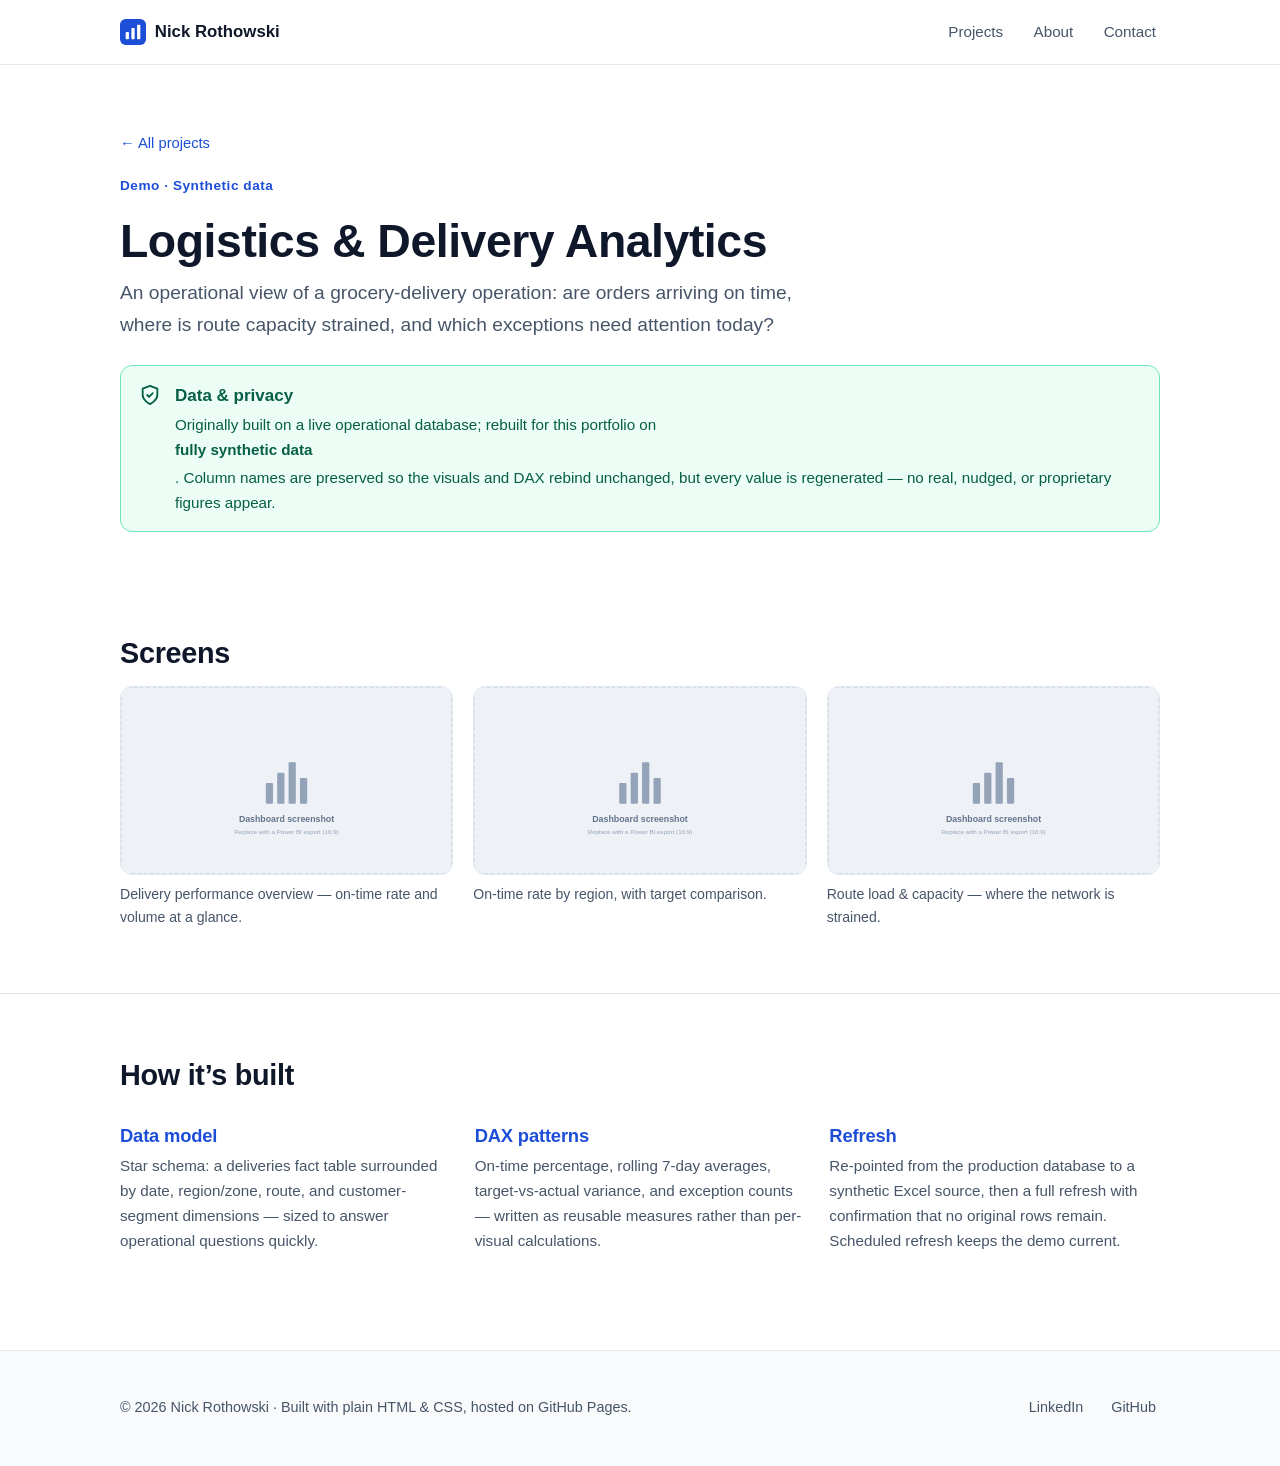
==== projects/logistics-demo.html @ 02b64ce9 "Add footer profile links and first cleared dashboard screenshots Footer links LinkedIn + GitHub (ema" ====
<!DOCTYPE html>
<html lang="en">
<head>
  <meta charset="UTF-8" />
  <meta name="viewport" content="width=device-width, initial-scale=1.0" />
  <title>Logistics &amp; Delivery Analytics (Demo) — Nick Rothowski</title>
  <meta name="description" content="A Power BI operational dashboard for grocery-delivery logistics — on-time rates, route load, and exception tracking — rebuilt on fully synthetic data for public display." />
  <link rel="icon" type="image/svg+xml" href="../assets/favicon.svg" />
  <link rel="stylesheet" href="../css/styles.css" />
</head>
<body>
  <a class="skip-link" href="#main">Skip to content</a>

  <header class="site-header">
    <div class="container">
      <a class="brand" href="../index.html">
        <img src="../assets/favicon.svg" alt="" aria-hidden="true" />
        Nick Rothowski
      </a>
      <nav class="nav" aria-label="Primary">
        <a href="../index.html#projects">Projects</a>
        <a href="../index.html#about">About</a>
        <a href="../index.html#contact">Contact</a>
      </nav>
    </div>
  </header>

  <main id="main">
    <section class="project-hero">
      <div class="container">
        <a class="back-link" href="../index.html#projects">&larr; All projects</a>
        <p class="eyebrow">Demo &middot; Synthetic data</p>
        <h1>Logistics &amp; Delivery Analytics</h1>
        <p class="lead">
          An operational view of a grocery-delivery operation: are orders arriving on time, where is
          route capacity strained, and which exceptions need attention today?
        </p>

        <div class="data-note">
          <svg viewBox="0 0 24 24" fill="none" stroke="currentColor" stroke-width="2" stroke-linecap="round" stroke-linejoin="round" aria-hidden="true">
            <path d="M12 22s8-4 8-10V5l-8-3-8 3v7c0 6 8 10 8 10z" />
            <path d="M9 12l2 2 4-4" />
          </svg>
          <div>
            <strong>Data &amp; privacy</strong>
            <p>
              Originally built on a live operational database; rebuilt for this portfolio on
              <strong>fully synthetic data</strong>. Column names are preserved so the visuals and DAX
              rebind unchanged, but every value is regenerated &mdash; no real, nudged, or proprietary
              figures appear.
            </p>
          </div>
        </div>
      </div>
    </section>

    <section>
      <div class="container">
        <h2>Screens</h2>
        <div class="gallery">
          <!-- TODO: swap each src for a real Power BI export, e.g. ../assets/img/logi-overview.png -->
          <figure>
            <img src="../assets/img/placeholder-16x9.svg" alt="Delivery performance overview page" />
            <figcaption>Delivery performance overview &mdash; on-time rate and volume at a glance.</figcaption>
          </figure>
          <figure>
            <img src="../assets/img/placeholder-16x9.svg" alt="On-time rate broken out by region" />
            <figcaption>On-time rate by region, with target comparison.</figcaption>
          </figure>
          <figure>
            <img src="../assets/img/placeholder-16x9.svg" alt="Route load and capacity view" />
            <figcaption>Route load &amp; capacity &mdash; where the network is strained.</figcaption>
          </figure>
        </div>
      </div>
    </section>

    <hr class="divider" />

    <section>
      <div class="container">
        <div class="section-head">
          <h2>How it&rsquo;s built</h2>
        </div>
        <div class="build-grid">
          <div>
            <h3>Data model</h3>
            <p>
              Star schema: a deliveries fact table surrounded by date, region/zone, route, and
              customer-segment dimensions &mdash; sized to answer operational questions quickly.
            </p>
          </div>
          <div>
            <h3>DAX patterns</h3>
            <p>
              On-time percentage, rolling 7-day averages, target-vs-actual variance, and exception
              counts &mdash; written as reusable measures rather than per-visual calculations.
            </p>
          </div>
          <div>
            <h3>Refresh</h3>
            <p>
              Re-pointed from the production database to a synthetic Excel source, then a full refresh
              with confirmation that no original rows remain. Scheduled refresh keeps the demo current.
            </p>
          </div>
        </div>
      </div>
    </section>
  </main>

  <footer class="site-footer">
    <div class="container">
      <p>&copy; <span id="year">2026</span> Nick Rothowski &middot; Built with plain HTML &amp; CSS, hosted on GitHub Pages.</p>
      <nav class="footer-links" aria-label="Contact and profiles">
        <a href="https://www.linkedin.com/in/nrothowski" target="_blank" rel="noopener">LinkedIn</a>
        <a href="https://github.com/nrothowski" target="_blank" rel="noopener">GitHub</a>
      </nav>
    </div>
  </footer>

  <script>
    document.getElementById('year').textContent = new Date().getFullYear();
  </script>
</body>
</html>
---- css/styles.css ----
/* ==========================================================================
   Portfolio — professional, minimal stylesheet
   Single file, no build step. Light + dark mode via CSS variables.
   ========================================================================== */

/* Design tokens -------------------------------------------------------------- */
:root {
  --bg: #ffffff;
  --surface: #f8fafc;
  --surface-2: #f1f5f9;
  --text: #0f172a;
  --muted: #475569;
  --border: #e2e8f0;
  --accent: #1d4ed8;
  --accent-strong: #1e40af;
  --on-accent: #ffffff;        /* text color on accent-filled buttons */

  /* "Data & privacy" callout — green reads as safe / compliant */
  --note-bg: #ecfdf5;
  --note-border: #6ee7b7;
  --note-text: #065f46;

  --maxw: 1080px;
  --radius: 12px;
  --shadow: 0 1px 2px rgba(15, 23, 42, .04), 0 4px 16px rgba(15, 23, 42, .06);
  --font: -apple-system, BlinkMacSystemFont, "Segoe UI", Roboto, Helvetica, Arial,
          "Apple Color Emoji", "Segoe UI Emoji", sans-serif;
}

@media (prefers-color-scheme: dark) {
  :root {
    --bg: #0b1120;
    --surface: #111827;
    --surface-2: #1e293b;
    --text: #e2e8f0;
    --muted: #94a3b8;
    --border: #1e293b;
    --accent: #60a5fa;
    --accent-strong: #93c5fd;
    --on-accent: #0b1120;        /* dark text reads on the lighter dark-mode accent */
    --note-bg: rgba(6, 95, 70, .18);
    --note-border: #047857;
    --note-text: #6ee7b7;
    --shadow: 0 1px 2px rgba(0, 0, 0, .3), 0 4px 16px rgba(0, 0, 0, .35);
  }
}

/* Base ----------------------------------------------------------------------- */
*, *::before, *::after { box-sizing: border-box; }

html { scroll-behavior: smooth; }

body {
  margin: 0;
  font-family: var(--font);
  font-size: 17px;
  line-height: 1.65;
  color: var(--text);
  background: var(--bg);
  -webkit-font-smoothing: antialiased;
}

h1, h2, h3 { line-height: 1.2; letter-spacing: -0.01em; }
h1 { font-size: clamp(2rem, 4vw, 2.9rem); margin: 0 0 .5rem; }
h2 { font-size: clamp(1.4rem, 2.4vw, 1.8rem); margin: 0 0 1rem; }
h3 { font-size: 1.15rem; margin: 0 0 .4rem; }
p  { margin: 0 0 1rem; }

a { color: var(--accent); text-decoration: none; }
a:hover { color: var(--accent-strong); text-decoration: underline; }

:focus-visible {
  outline: 3px solid var(--accent);
  outline-offset: 2px;
  border-radius: 4px;
}

img { max-width: 100%; display: block; }

.container { max-width: var(--maxw); margin: 0 auto; padding: 0 1.25rem; }

/* Skip link for keyboard / screen-reader users */
.skip-link {
  position: absolute;
  left: -9999px;
  top: 0;
  background: var(--accent);
  color: #fff;
  padding: .6rem 1rem;
  z-index: 100;
}
.skip-link:focus { left: 1rem; top: 1rem; }

/* Header / nav --------------------------------------------------------------- */
.site-header {
  border-bottom: 1px solid var(--border);
  background: color-mix(in srgb, var(--bg) 85%, transparent);
  position: sticky;
  top: 0;
  z-index: 20;
  backdrop-filter: saturate(140%) blur(8px);
}
.site-header .container {
  display: flex;
  align-items: center;
  justify-content: space-between;
  gap: 1rem;
  min-height: 64px;
}
.brand {
  font-weight: 700;
  font-size: 1.05rem;
  color: var(--text);
  display: inline-flex;
  align-items: center;
  gap: .55rem;
}
.brand:hover { text-decoration: none; }
.brand img { width: 26px; height: 26px; }
.nav { display: flex; gap: 1.4rem; flex-wrap: wrap; }
.nav a { display: inline-block; padding: .35rem .25rem; color: var(--muted); font-size: .95rem; font-weight: 500; }
.nav a:hover { color: var(--accent); text-decoration: none; }

/* Hero ----------------------------------------------------------------------- */
.hero { padding: clamp(3rem, 8vw, 6rem) 0 clamp(2rem, 5vw, 3.5rem); }
.hero .eyebrow {
  text-transform: uppercase;
  letter-spacing: .08em;
  font-size: .8rem;
  font-weight: 600;
  color: var(--accent);
  margin: 0 0 .75rem;
}
.hero .lead { font-size: 1.2rem; color: var(--muted); max-width: 60ch; }
.hero-actions { margin-top: 1.5rem; display: flex; gap: .75rem; flex-wrap: wrap; }

/* Buttons -------------------------------------------------------------------- */
.btn {
  display: inline-flex;
  align-items: center;
  gap: .5rem;
  padding: .65rem 1.2rem;
  border-radius: 8px;
  font-weight: 600;
  font-size: .95rem;
  border: 1px solid transparent;
  cursor: pointer;
}
.btn-primary { background: var(--accent); color: var(--on-accent); }
.btn-primary:hover { background: var(--accent-strong); color: var(--on-accent); text-decoration: none; }
.btn-ghost { background: transparent; color: var(--text); border-color: var(--border); }
.btn-ghost:hover { background: var(--surface-2); text-decoration: none; }

/* Sections ------------------------------------------------------------------- */
section { padding: clamp(2.5rem, 6vw, 4rem) 0; }
.section-head { max-width: 65ch; margin-bottom: 2rem; }
.section-head p { color: var(--muted); margin: 0; }
.divider { border: 0; border-top: 1px solid var(--border); margin: 0; }

/* Project cards (landing) ---------------------------------------------------- */
.card-grid {
  display: grid;
  grid-template-columns: repeat(auto-fit, minmax(min(290px, 100%), 1fr));
  gap: 1.5rem;
}
.card {
  display: flex;
  flex-direction: column;
  background: var(--surface);
  border: 1px solid var(--border);
  border-radius: var(--radius);
  overflow: hidden;
  transition: transform .15s ease, box-shadow .15s ease;
}
.card:hover { transform: translateY(-3px); box-shadow: var(--shadow); }
.card .thumb { aspect-ratio: 16 / 9; background: var(--surface-2); border-bottom: 1px solid var(--border); }
.card .thumb img { width: 100%; height: 100%; object-fit: cover; }
.card-body { padding: 1.25rem 1.25rem 1.4rem; display: flex; flex-direction: column; flex: 1; }
.card .flag {
  align-self: flex-start;
  font-size: .72rem;
  font-weight: 700;
  text-transform: uppercase;
  letter-spacing: .05em;
  color: var(--accent);
  background: color-mix(in srgb, var(--accent) 12%, transparent);
  padding: .2rem .55rem;
  border-radius: 999px;
  margin-bottom: .6rem;
}
.card h3 a { color: var(--text); }
.card h3 a:hover { color: var(--accent); }
.card p { color: var(--muted); font-size: .95rem; }
.card .card-link { margin-top: auto; font-weight: 600; font-size: .95rem; }

/* Tags ----------------------------------------------------------------------- */
.tags { display: flex; flex-wrap: wrap; gap: .4rem; margin: .25rem 0 1rem; padding: 0; list-style: none; }
.tags li {
  font-size: .78rem;
  color: var(--muted);
  background: var(--surface-2);
  border: 1px solid var(--border);
  border-radius: 6px;
  padding: .18rem .5rem;
}

/* Data & privacy callout ----------------------------------------------------- */
.data-note {
  display: flex;
  gap: .85rem;
  background: var(--note-bg);
  border: 1px solid var(--note-border);
  color: var(--note-text);
  border-radius: var(--radius);
  padding: 1rem 1.15rem;
  margin: 1.5rem 0;
}
.data-note svg { flex: none; width: 22px; height: 22px; margin-top: 2px; }
.data-note strong { display: block; margin-bottom: .15rem; }
.data-note p { margin: 0; font-size: .95rem; }

/* Project page --------------------------------------------------------------- */
.project-hero { padding: clamp(2.5rem, 6vw, 4rem) 0 1rem; }
.project-hero .eyebrow { color: var(--accent); font-weight: 600; font-size: .85rem; letter-spacing: .04em; }
.project-hero .lead { font-size: 1.2rem; color: var(--muted); max-width: 65ch; }
.back-link { display: inline-block; margin-bottom: 1.25rem; font-size: .92rem; }

.gallery { display: grid; grid-template-columns: repeat(auto-fit, minmax(min(320px, 100%), 1fr)); gap: 1.25rem; }
.gallery figure { margin: 0; }
.gallery img {
  width: 100%;
  border: 1px solid var(--border);
  border-radius: var(--radius);
  background: var(--surface-2);
}
.gallery figcaption { color: var(--muted); font-size: .88rem; margin-top: .5rem; }

.build-grid { display: grid; grid-template-columns: repeat(auto-fit, minmax(min(240px, 100%), 1fr)); gap: 1.5rem; margin-top: 1rem; }
.build-grid h3 { color: var(--accent); }
.build-grid p { color: var(--muted); font-size: .95rem; margin: 0; }

.prose { max-width: 70ch; }
.prose ul { color: var(--muted); padding-left: 1.2rem; }
.prose li { margin-bottom: .4rem; }

/* Footer --------------------------------------------------------------------- */
.site-footer {
  border-top: 1px solid var(--border);
  background: var(--surface);
  padding: 2.5rem 0;
  margin-top: 2rem;
}
.site-footer .container { display: flex; flex-wrap: wrap; gap: 1rem 2rem; justify-content: space-between; align-items: center; }
.site-footer p { color: var(--muted); font-size: .9rem; margin: 0; }
.footer-links { display: flex; gap: 1.25rem; flex-wrap: wrap; }
.footer-links a { display: inline-block; padding: .35rem .25rem; color: var(--muted); font-size: .9rem; }
.footer-links a:hover { color: var(--accent); text-decoration: none; }

/* Utilities ------------------------------------------------------------------ */
.muted { color: var(--muted); }
.stack > * + * { margin-top: 1rem; }

/* Small screens: stack the header so nav links don't cram beside the name ----- */
@media (max-width: 560px) {
  .site-header .container {
    flex-direction: column;
    align-items: stretch;
    gap: .5rem;
    min-height: 0;
    padding-top: .75rem;
    padding-bottom: .75rem;
  }
  .nav { justify-content: center; gap: .25rem 1.1rem; }
}
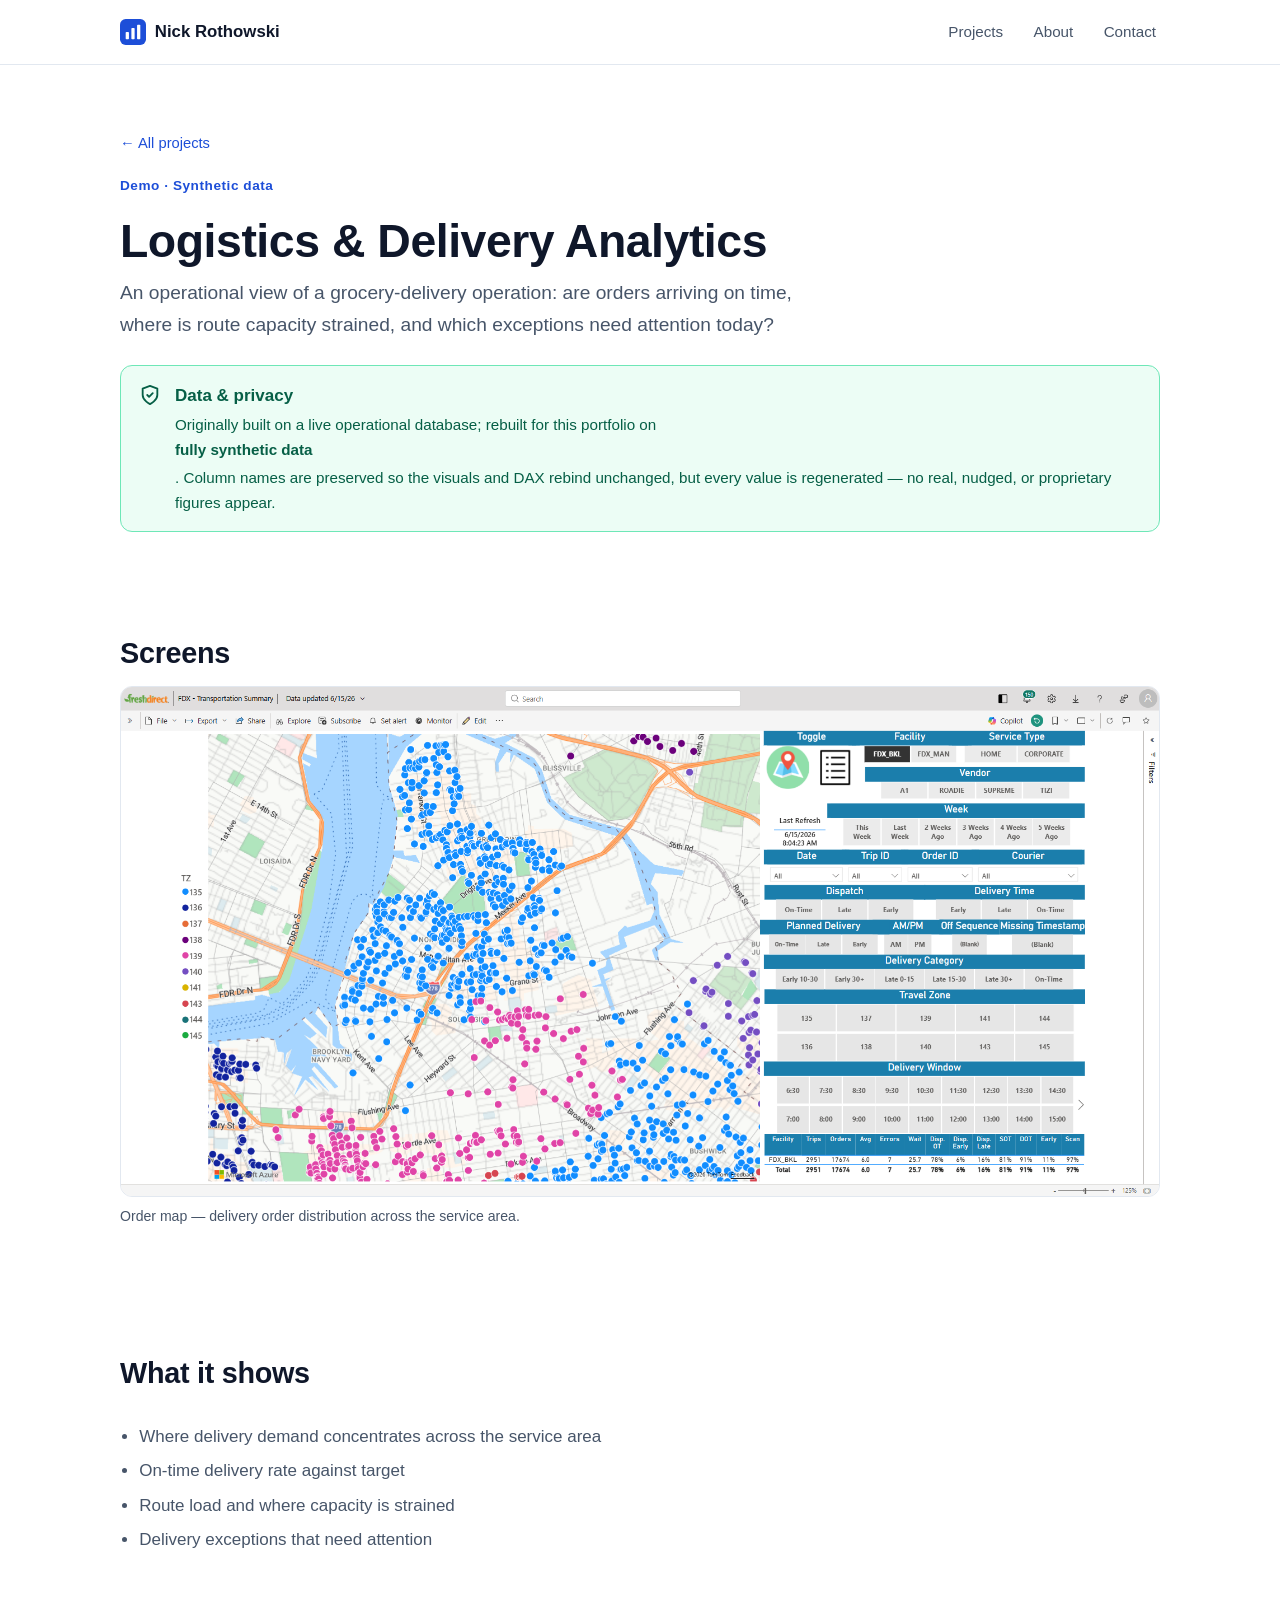
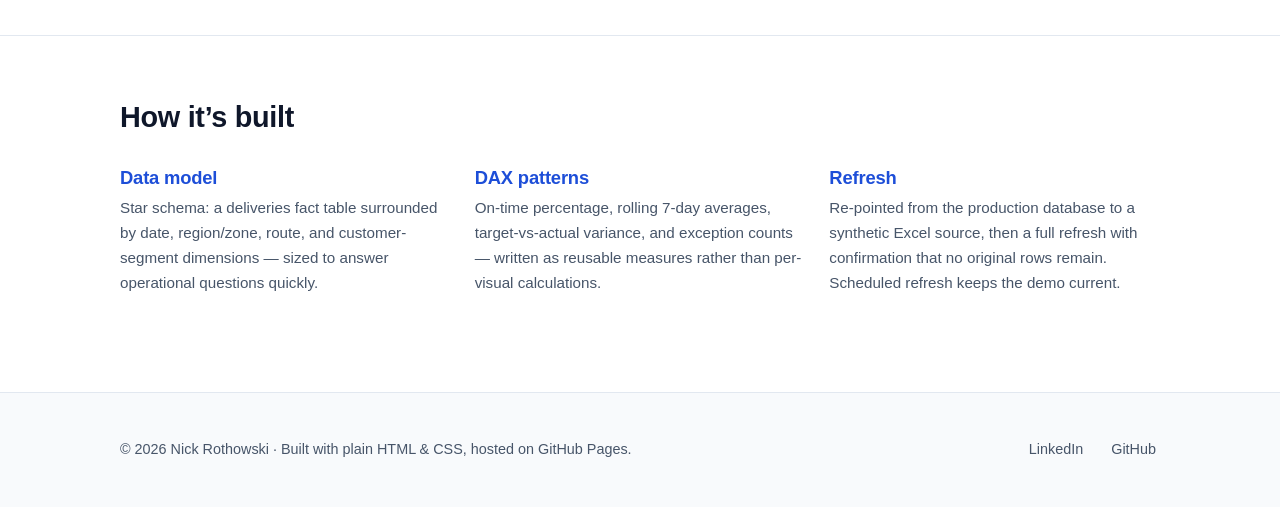
==== commit 2c2123a1: "Feature real screenshots and add 'What it shows' on project pages" ====
--- a/projects/logistics-demo.html
+++ b/projects/logistics-demo.html
@@ -58,19 +58,27 @@
       <div class="container">
         <h2>Screens</h2>
         <div class="gallery">
-          <!-- TODO: swap each src for a real Power BI export, e.g. ../assets/img/logi-overview.png -->
           <figure>
-            <img src="../assets/img/placeholder-16x9.svg" alt="Delivery performance overview page" />
-            <figcaption>Delivery performance overview &mdash; on-time rate and volume at a glance.</figcaption>
+            <img src="../assets/img/order-map.png" alt="Order map showing the geographic distribution of delivery orders across the service area" />
+            <figcaption>Order map &mdash; delivery order distribution across the service area.</figcaption>
           </figure>
-          <figure>
-            <img src="../assets/img/placeholder-16x9.svg" alt="On-time rate broken out by region" />
-            <figcaption>On-time rate by region, with target comparison.</figcaption>
-          </figure>
-          <figure>
-            <img src="../assets/img/placeholder-16x9.svg" alt="Route load and capacity view" />
-            <figcaption>Route load &amp; capacity &mdash; where the network is strained.</figcaption>
-          </figure>
+          <!-- Add more views as you export them (e.g. on-time rate, route load): copy the <figure> above. -->
+        </div>
+      </div>
+    </section>
+
+    <section>
+      <div class="container">
+        <div class="section-head">
+          <h2>What it shows</h2>
+        </div>
+        <div class="prose">
+          <ul>
+            <li>Where delivery demand concentrates across the service area</li>
+            <li>On-time delivery rate against target</li>
+            <li>Route load and where capacity is strained</li>
+            <li>Delivery exceptions that need attention</li>
+          </ul>
         </div>
       </div>
     </section>
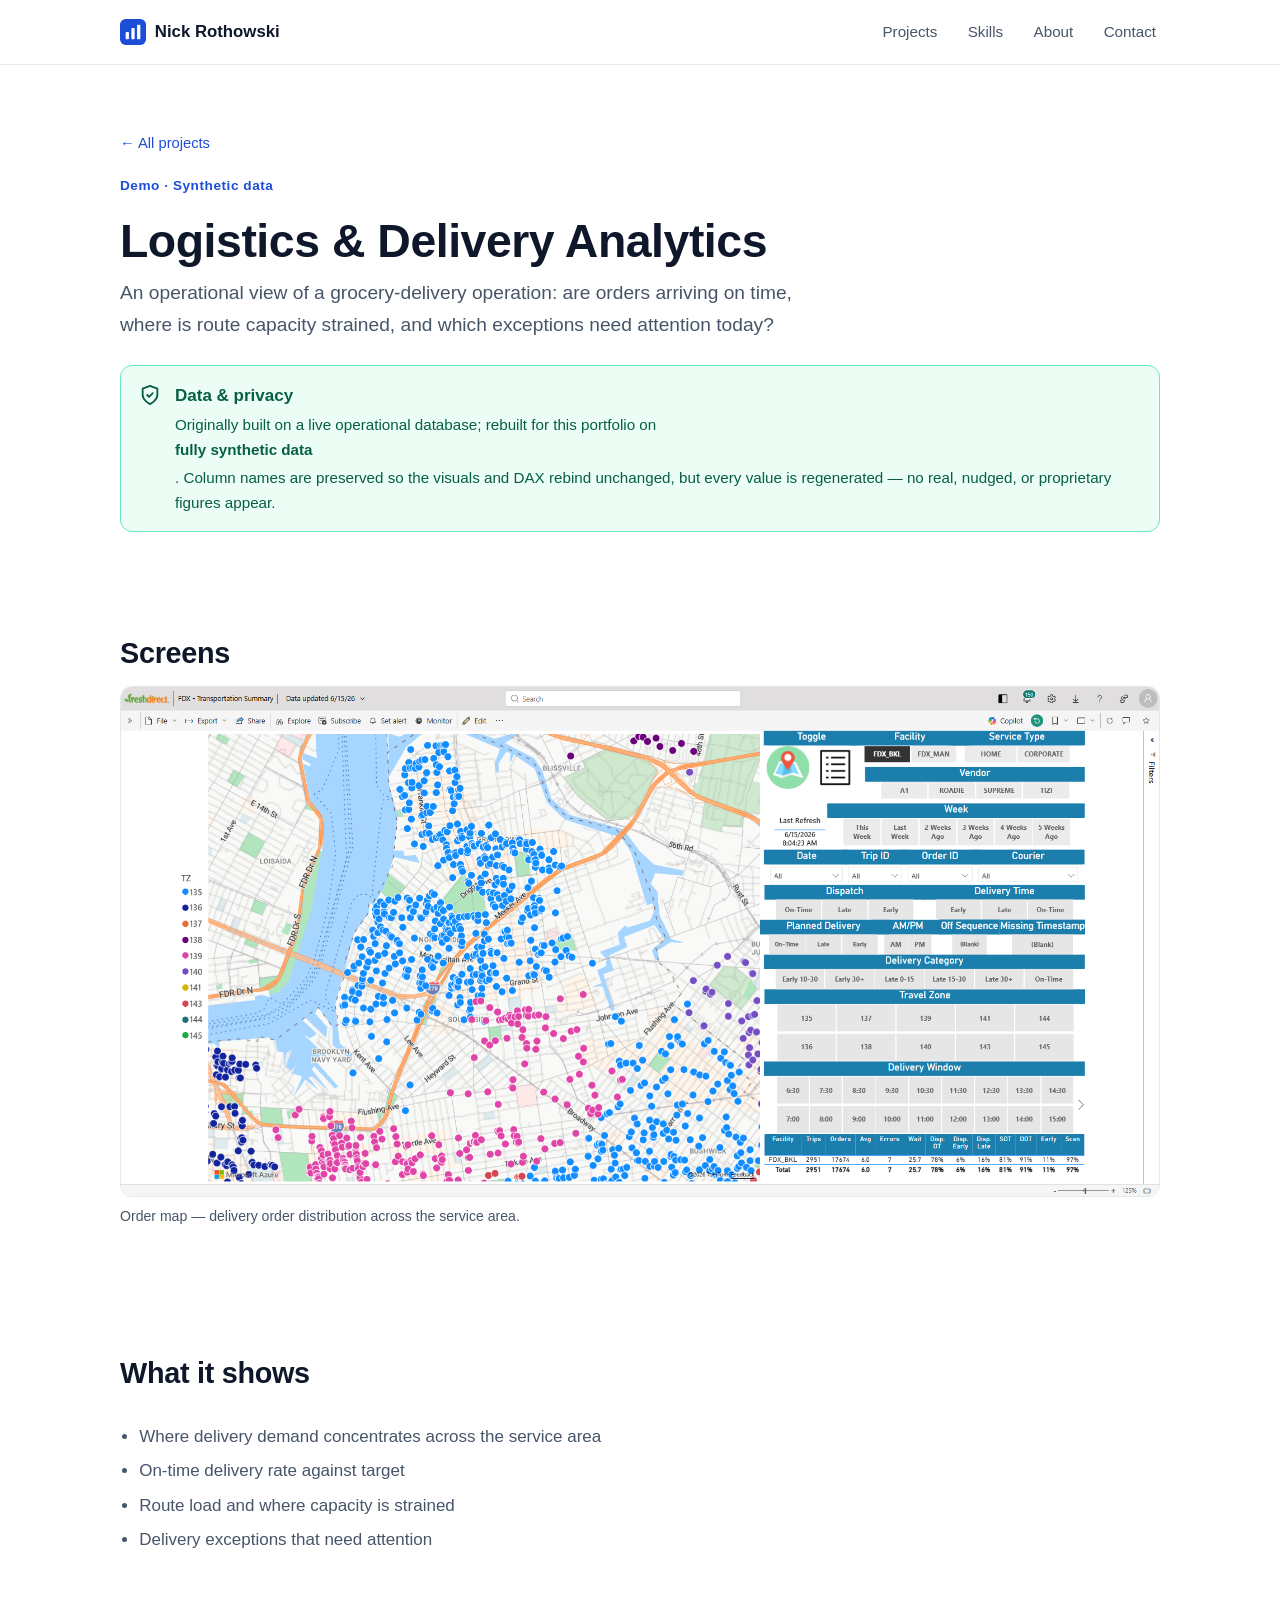
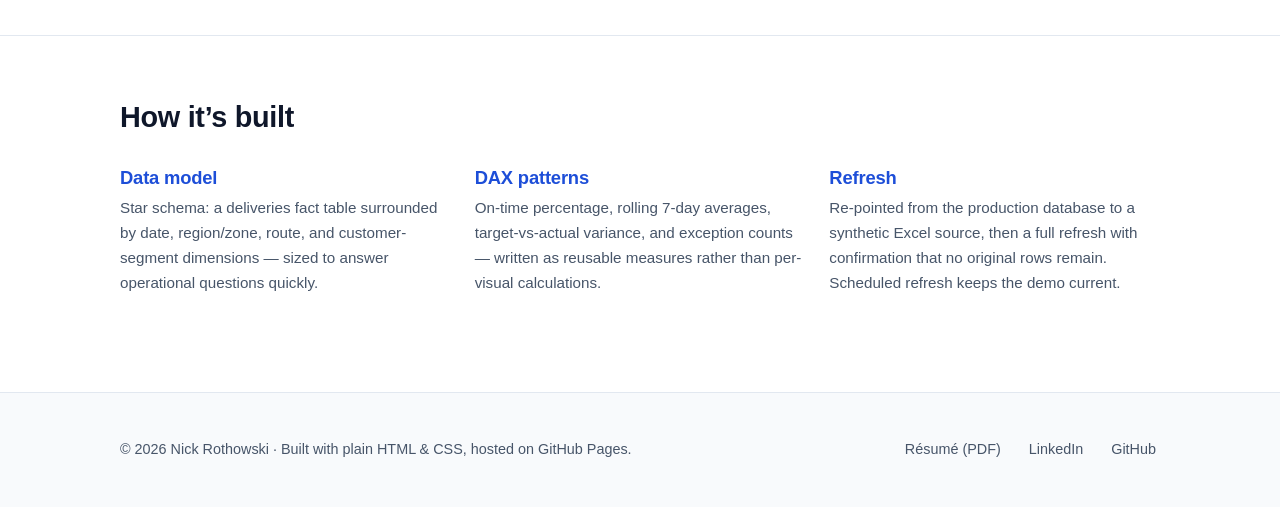
==== commit 575de387: "Publish Skills, About, and resume; enlarge screenshots on click site-wide at max size About finalize" ====
--- a/projects/logistics-demo.html
+++ b/projects/logistics-demo.html
@@ -19,6 +19,7 @@
       </a>
       <nav class="nav" aria-label="Primary">
         <a href="../index.html#projects">Projects</a>
+        <a href="../index.html#skills">Skills</a>
         <a href="../index.html#about">About</a>
         <a href="../index.html#contact">Contact</a>
       </nav>
@@ -121,12 +122,14 @@
     <div class="container">
       <p>&copy; <span id="year">2026</span> Nick Rothowski &middot; Built with plain HTML &amp; CSS, hosted on GitHub Pages.</p>
       <nav class="footer-links" aria-label="Contact and profiles">
+        <a href="../assets/Nick-Rothowski-Resume.pdf">Résumé (PDF)</a>
         <a href="https://www.linkedin.com/in/nrothowski" target="_blank" rel="noopener">LinkedIn</a>
         <a href="https://github.com/nrothowski" target="_blank" rel="noopener">GitHub</a>
       </nav>
     </div>
   </footer>
 
+  <script src="../js/lightbox.js" defer></script>
   <script>
     document.getElementById('year').textContent = new Date().getFullYear();
   </script>
--- a/css/styles.css
+++ b/css/styles.css
@@ -272,3 +272,51 @@
   }
   .nav { justify-content: center; gap: .25rem 1.1rem; }
 }
+
+/* Lightbox (click-to-enlarge gallery screenshots) ---------------------------- */
+.gallery img, .card .thumb img { cursor: zoom-in; }
+.lightbox {
+  position: fixed;
+  inset: 0;
+  z-index: 1000;
+  display: none;
+  flex-direction: column;
+  align-items: center;
+  justify-content: center;
+  gap: .6rem;
+  padding: 1rem;
+  background: rgba(2, 6, 23, .88);
+  backdrop-filter: blur(4px);
+}
+.lightbox.is-open { display: flex; }
+.lightbox-img {
+  max-width: 98vw;
+  max-height: 90vh;
+  width: auto;
+  height: auto;
+  border-radius: 8px;
+  background: #fff;
+  box-shadow: 0 12px 48px rgba(0, 0, 0, .55);
+}
+.lightbox-caption {
+  margin: 0;
+  max-width: 70ch;
+  text-align: center;
+  color: #e2e8f0;
+  font-size: .92rem;
+}
+.lightbox-close {
+  position: absolute;
+  top: 1rem;
+  right: 1.25rem;
+  width: 44px;
+  height: 44px;
+  font-size: 1.7rem;
+  line-height: 1;
+  color: #fff;
+  background: rgba(255, 255, 255, .12);
+  border: 1px solid rgba(255, 255, 255, .28);
+  border-radius: 8px;
+  cursor: pointer;
+}
+.lightbox-close:hover { background: rgba(255, 255, 255, .22); }
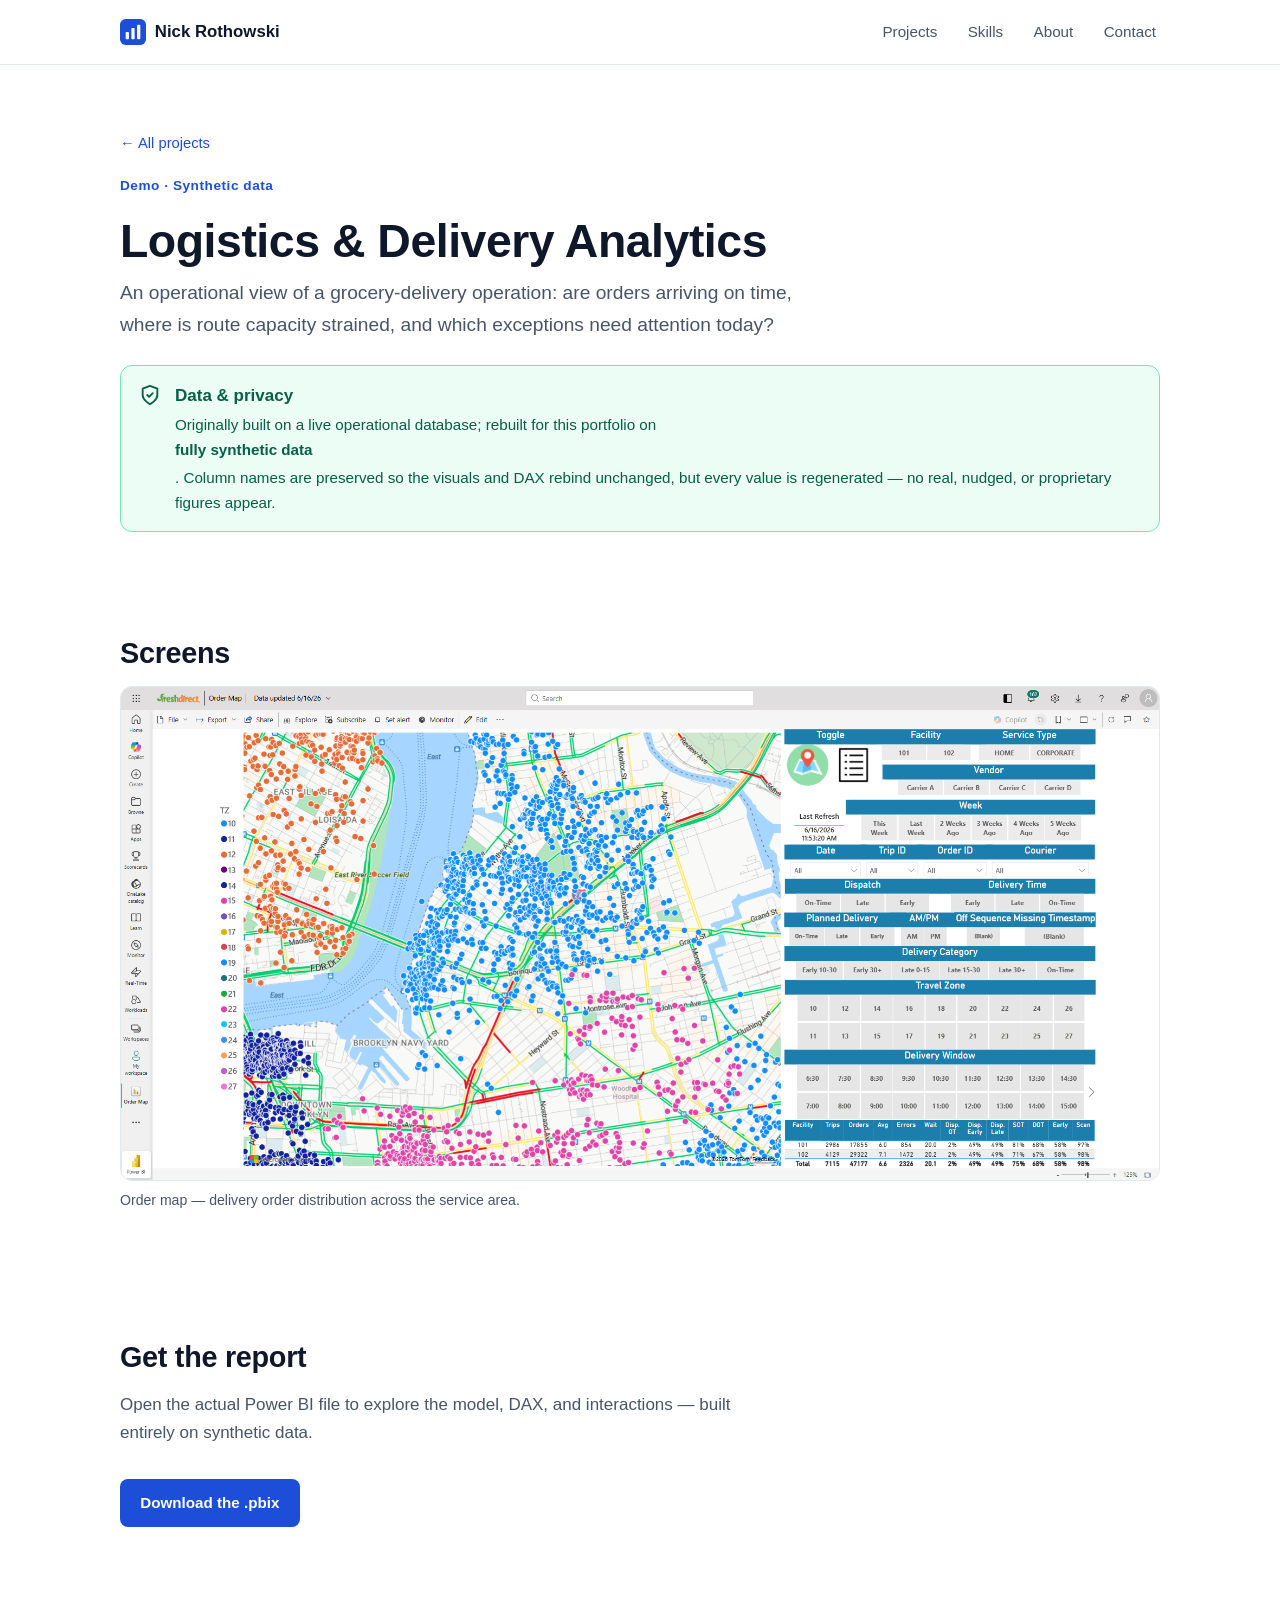
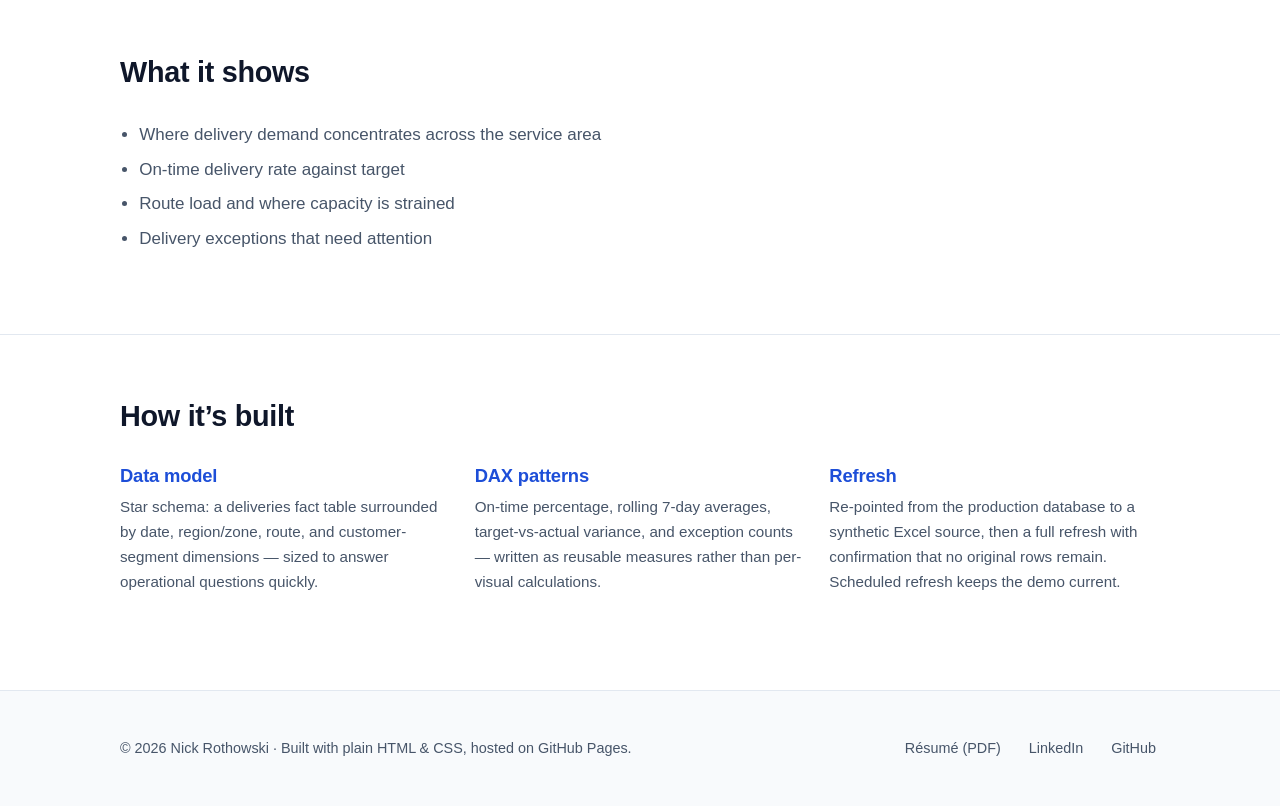
==== commit 1e4a78de: "Add downloadable .pbix to project pages (audited, synthetic data)" ====
--- a/projects/logistics-demo.html
+++ b/projects/logistics-demo.html
@@ -71,6 +71,16 @@
     <section>
       <div class="container">
         <div class="section-head">
+          <h2>Get the report</h2>
+          <p>Open the actual Power BI file to explore the model, DAX, and interactions &mdash; built entirely on synthetic data.</p>
+        </div>
+        <a class="btn btn-primary" href="../assets/pbix/Order%20Map.pbix" download>Download the .pbix</a>
+      </div>
+    </section>
+
+    <section>
+      <div class="container">
+        <div class="section-head">
           <h2>What it shows</h2>
         </div>
         <div class="prose">
--- a/css/styles.css
+++ b/css/styles.css
@@ -131,7 +131,7 @@
   color: var(--accent);
   margin: 0 0 .75rem;
 }
-.hero .lead { font-size: 1.2rem; color: var(--muted); max-width: 60ch; }
+.hero .lead { font-size: 1.2rem; color: var(--muted); max-width: none; }
 .hero-actions { margin-top: 1.5rem; display: flex; gap: .75rem; flex-wrap: wrap; }
 
 /* Buttons -------------------------------------------------------------------- */
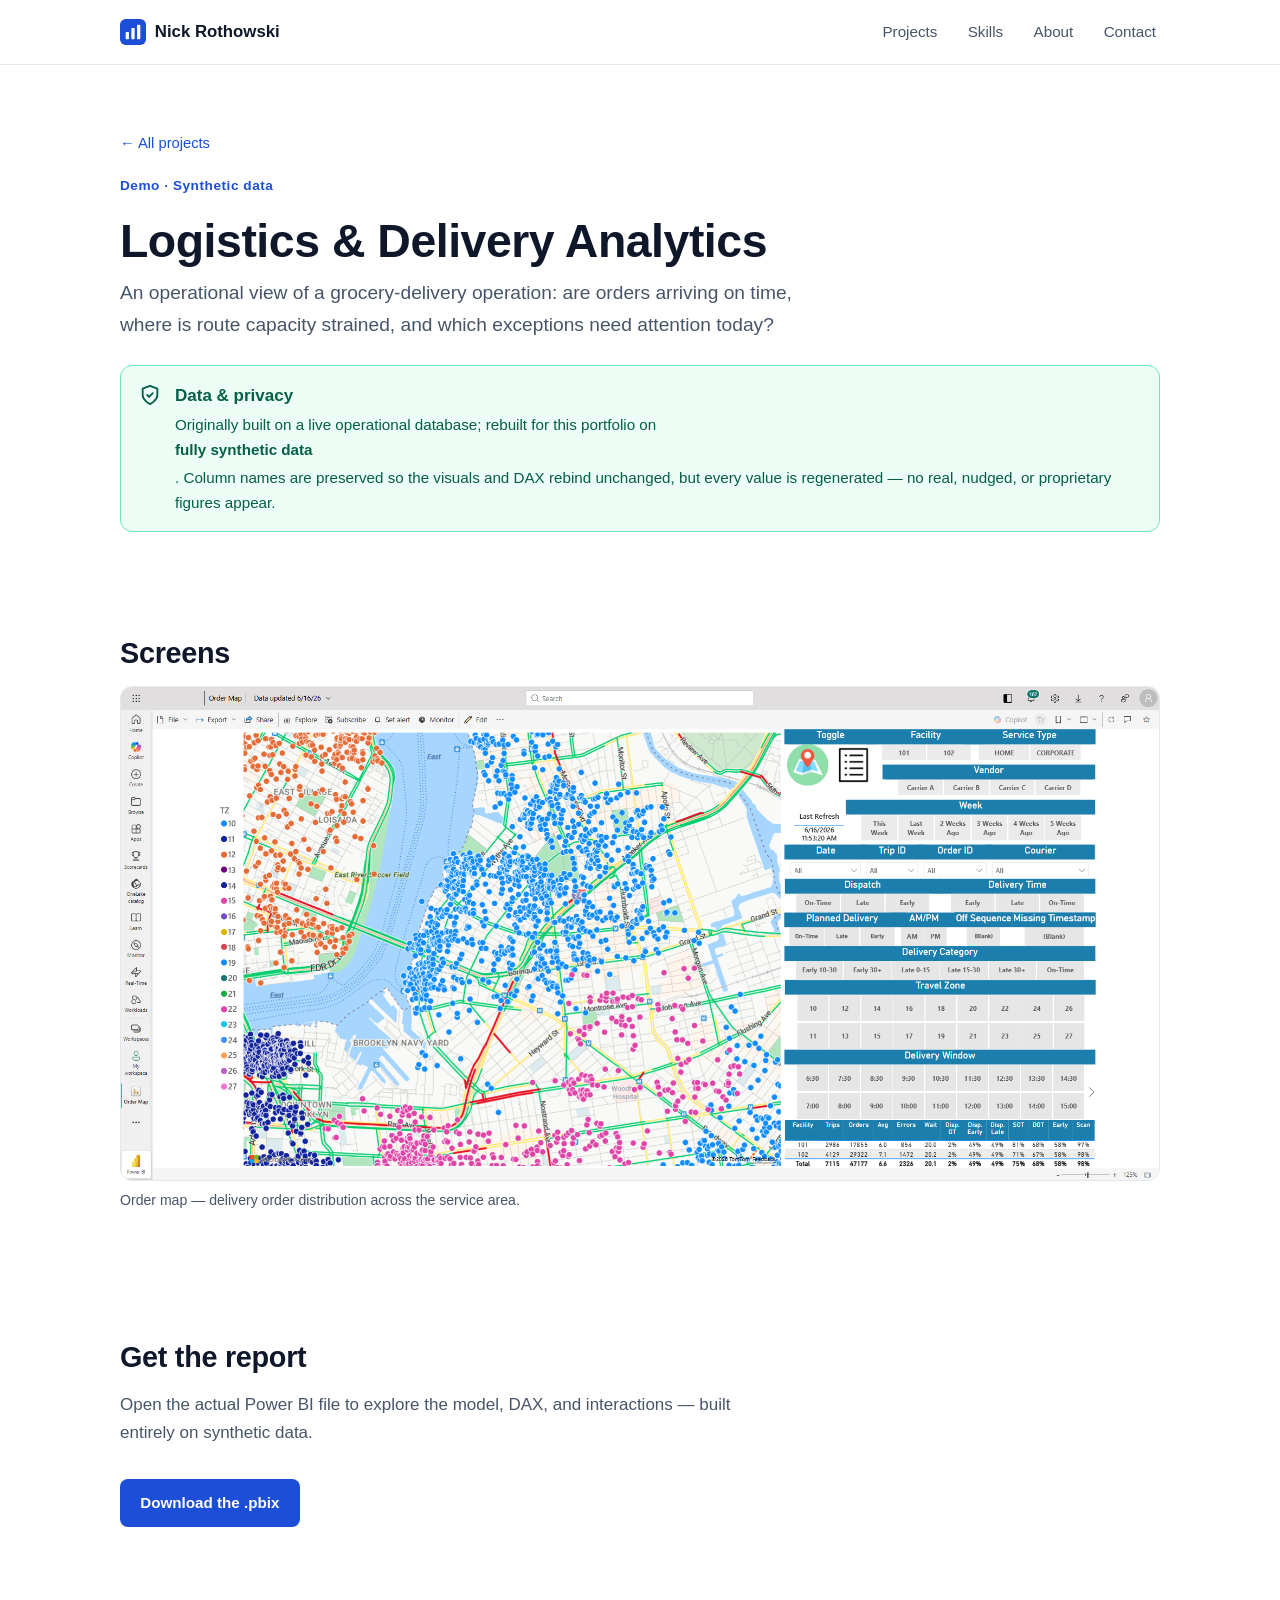
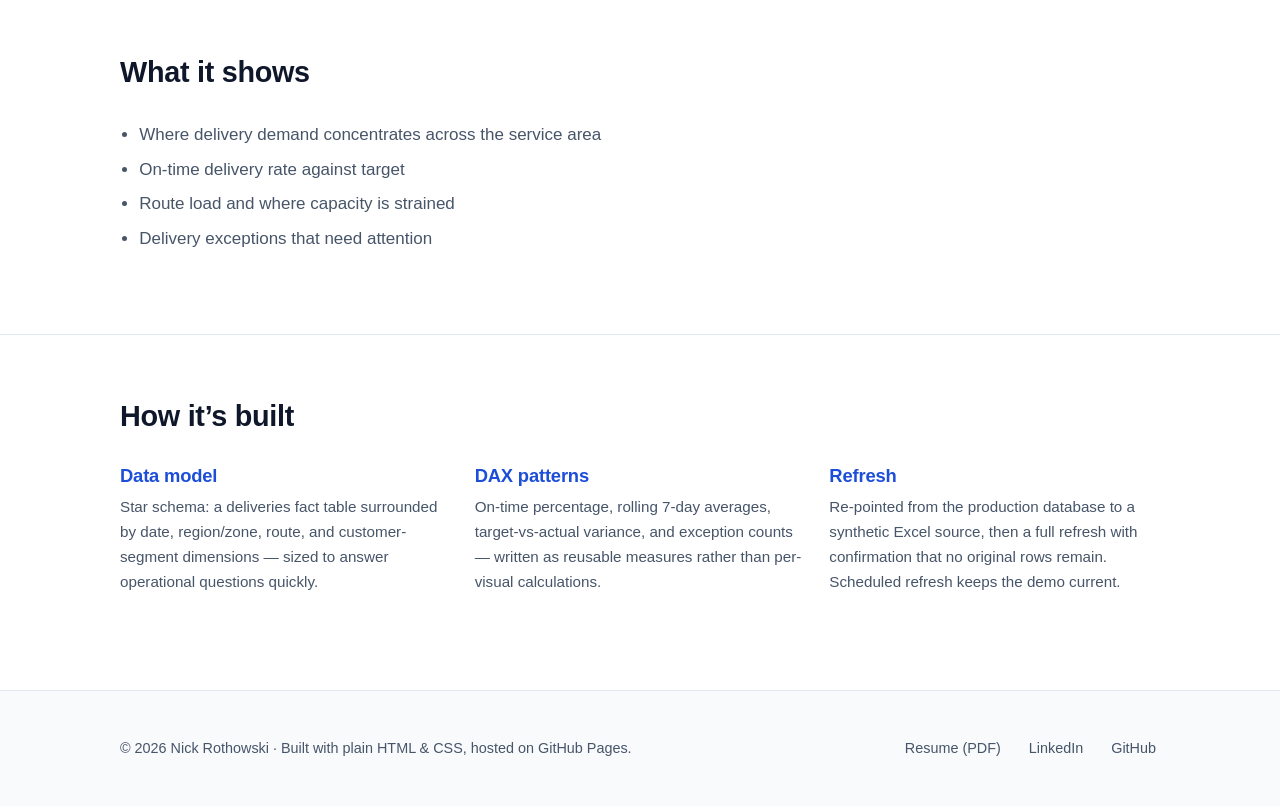
==== commit e203f92e: "Change 'Resume (PDF)' label (drop accent) in footers" ====
--- a/projects/logistics-demo.html
+++ b/projects/logistics-demo.html
@@ -132,7 +132,7 @@
     <div class="container">
       <p>&copy; <span id="year">2026</span> Nick Rothowski &middot; Built with plain HTML &amp; CSS, hosted on GitHub Pages.</p>
       <nav class="footer-links" aria-label="Contact and profiles">
-        <a href="../assets/Nick-Rothowski-Resume.pdf">Résumé (PDF)</a>
+        <a href="../assets/Nick-Rothowski-Resume.pdf">Resume (PDF)</a>
         <a href="https://www.linkedin.com/in/nrothowski" target="_blank" rel="noopener">LinkedIn</a>
         <a href="https://github.com/nrothowski" target="_blank" rel="noopener">GitHub</a>
       </nav>
--- a/css/styles.css
+++ b/css/styles.css
@@ -239,7 +239,13 @@
 .build-grid h3 { color: var(--accent); }
 .build-grid p { color: var(--muted); font-size: .95rem; margin: 0; }
 
+/* Skills section: fixed 3-column layout (overrides build-grid auto-fit), roomier spacing */
+.skills-grid { grid-template-columns: repeat(3, 1fr); gap: 2.25rem 2rem; }
+@media (max-width: 880px) { .skills-grid { grid-template-columns: repeat(2, 1fr); } }
+@media (max-width: 640px) { .skills-grid { grid-template-columns: 1fr; } }
+
 .prose { max-width: 70ch; }
+#about .prose { max-width: none; }   /* About fills the full column to match Projects & Skills */
 .prose ul { color: var(--muted); padding-left: 1.2rem; }
 .prose li { margin-bottom: .4rem; }
 
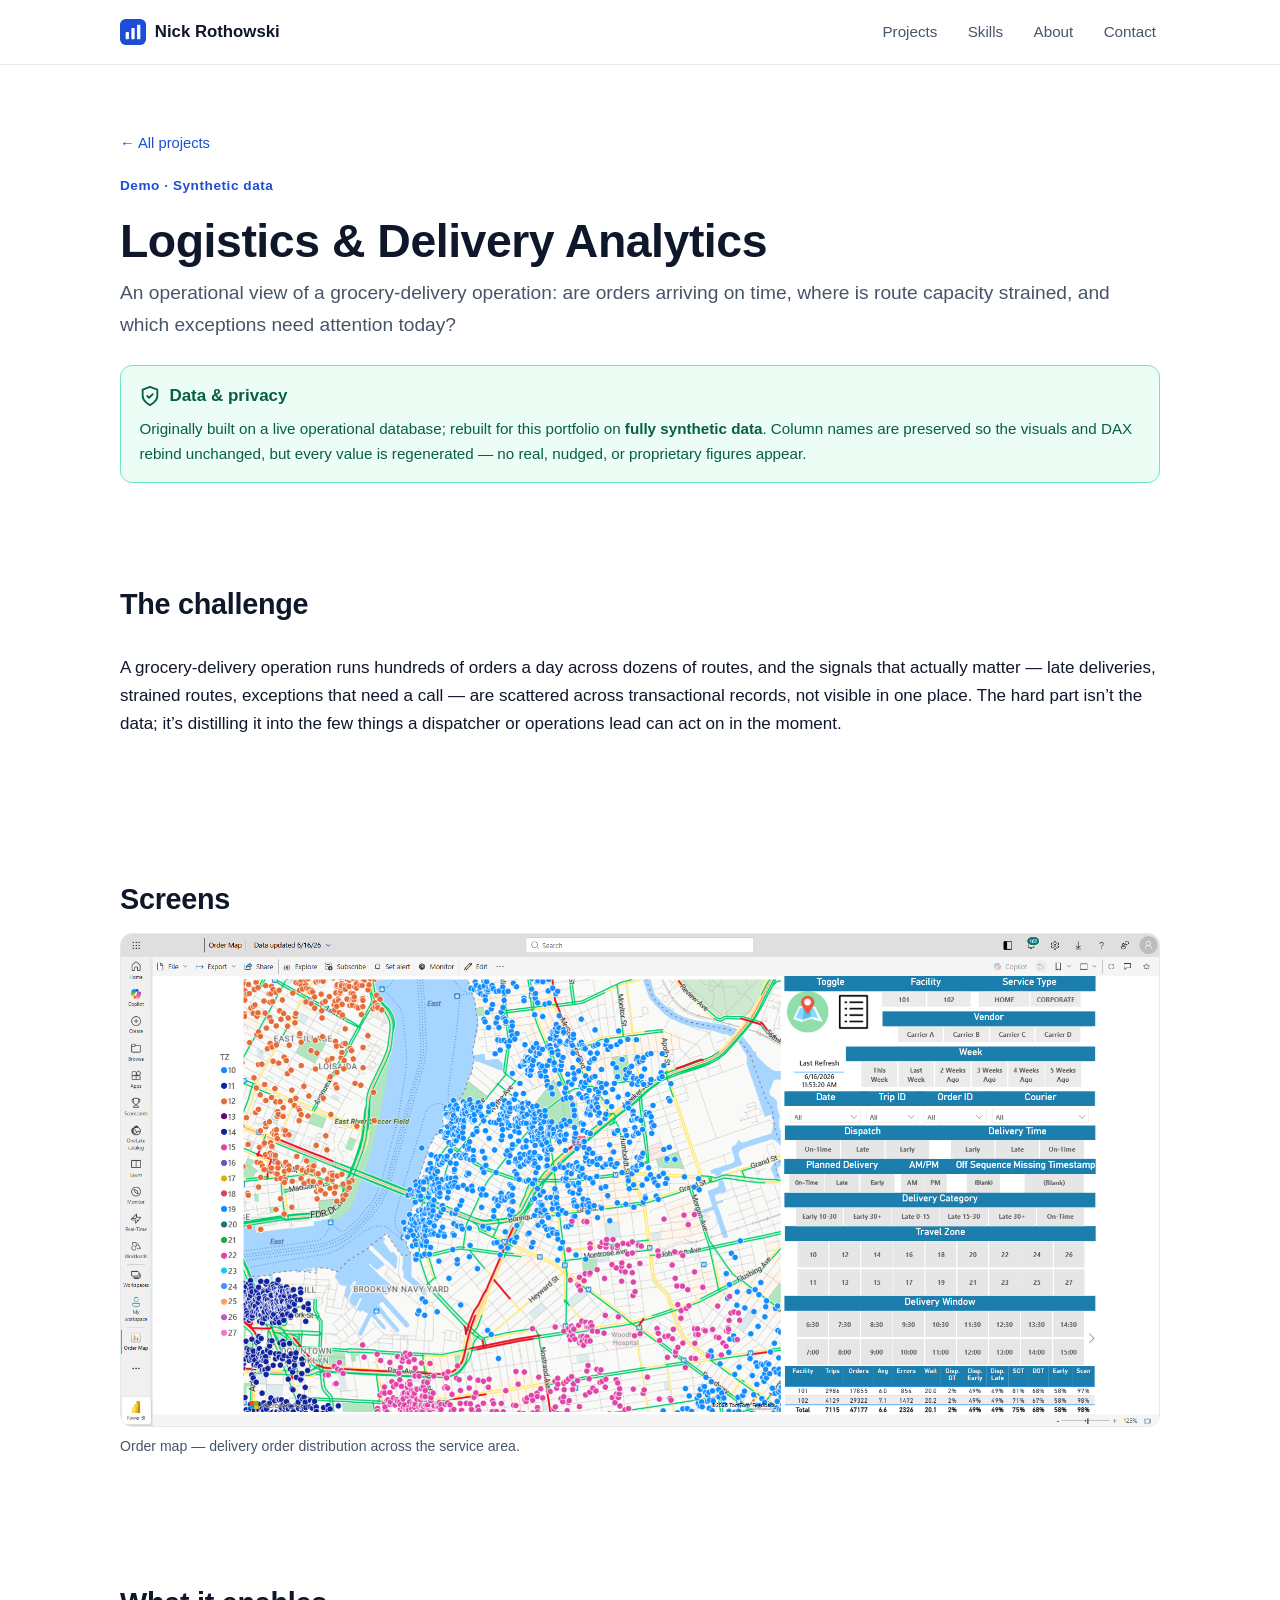
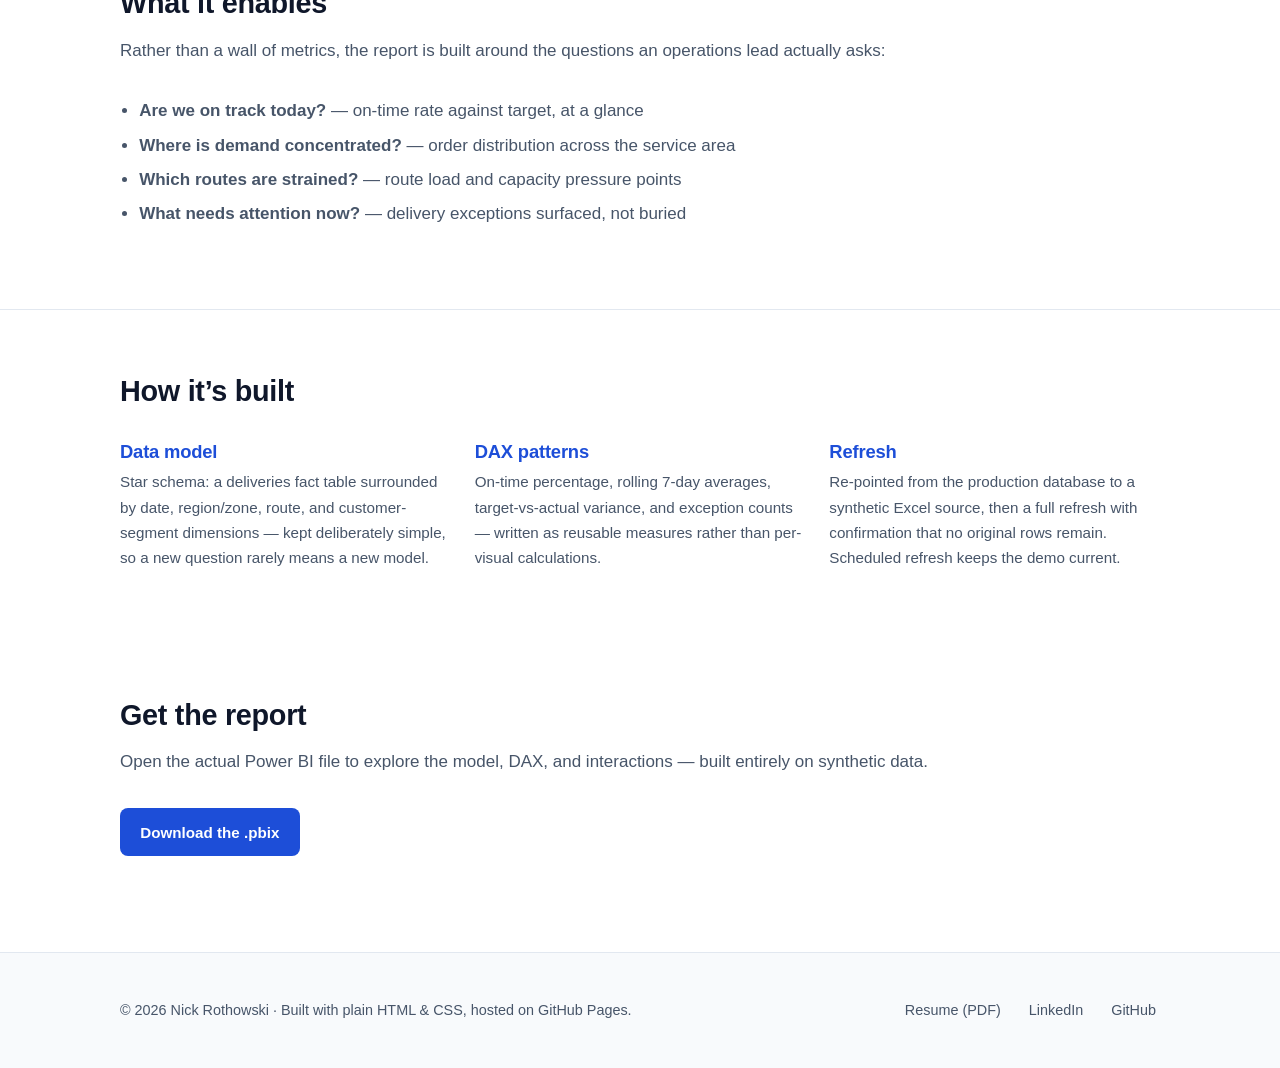
==== commit a8c9a2ee: "Restructure project pages as case studies; full-width text; fix data-note Logistics & operations pag" ====
--- a/projects/logistics-demo.html
+++ b/projects/logistics-demo.html
@@ -6,7 +6,7 @@
   <title>Logistics &amp; Delivery Analytics (Demo) — Nick Rothowski</title>
   <meta name="description" content="A Power BI operational dashboard for grocery-delivery logistics — on-time rates, route load, and exception tracking — rebuilt on fully synthetic data for public display." />
   <link rel="icon" type="image/svg+xml" href="../assets/favicon.svg" />
-  <link rel="stylesheet" href="../css/styles.css" />
+  <link rel="stylesheet" href="../css/styles.css?v=2" />
 </head>
 <body>
   <a class="skip-link" href="#main">Skip to content</a>
@@ -38,19 +38,36 @@
         </p>
 
         <div class="data-note">
-          <svg viewBox="0 0 24 24" fill="none" stroke="currentColor" stroke-width="2" stroke-linecap="round" stroke-linejoin="round" aria-hidden="true">
-            <path d="M12 22s8-4 8-10V5l-8-3-8 3v7c0 6 8 10 8 10z" />
-            <path d="M9 12l2 2 4-4" />
-          </svg>
-          <div>
+          <div class="note-head">
+            <svg viewBox="0 0 24 24" fill="none" stroke="currentColor" stroke-width="2" stroke-linecap="round" stroke-linejoin="round" aria-hidden="true">
+              <path d="M12 22s8-4 8-10V5l-8-3-8 3v7c0 6 8 10 8 10z" />
+              <path d="M9 12l2 2 4-4" />
+            </svg>
             <strong>Data &amp; privacy</strong>
-            <p>
-              Originally built on a live operational database; rebuilt for this portfolio on
-              <strong>fully synthetic data</strong>. Column names are preserved so the visuals and DAX
-              rebind unchanged, but every value is regenerated &mdash; no real, nudged, or proprietary
-              figures appear.
-            </p>
           </div>
+          <p>
+            Originally built on a live operational database; rebuilt for this portfolio on
+            <strong>fully synthetic data</strong>. Column names are preserved so the visuals and DAX
+            rebind unchanged, but every value is regenerated &mdash; no real, nudged, or proprietary
+            figures appear.
+          </p>
+        </div>
+      </div>
+    </section>
+
+    <section>
+      <div class="container">
+        <div class="section-head">
+          <h2>The challenge</h2>
+        </div>
+        <div class="prose">
+          <p>
+            A grocery-delivery operation runs hundreds of orders a day across dozens of routes, and the
+            signals that actually matter &mdash; late deliveries, strained routes, exceptions that need a
+            call &mdash; are scattered across transactional records, not visible in one place. The hard part
+            isn&rsquo;t the data; it&rsquo;s distilling it into the few things a dispatcher or operations lead
+            can act on in the moment.
+          </p>
         </div>
       </div>
     </section>
@@ -71,24 +88,15 @@
     <section>
       <div class="container">
         <div class="section-head">
-          <h2>Get the report</h2>
-          <p>Open the actual Power BI file to explore the model, DAX, and interactions &mdash; built entirely on synthetic data.</p>
-        </div>
-        <a class="btn btn-primary" href="../assets/pbix/Order%20Map.pbix" download>Download the .pbix</a>
-      </div>
-    </section>
-
-    <section>
-      <div class="container">
-        <div class="section-head">
-          <h2>What it shows</h2>
+          <h2>What it enables</h2>
+          <p>Rather than a wall of metrics, the report is built around the questions an operations lead actually asks:</p>
         </div>
         <div class="prose">
           <ul>
-            <li>Where delivery demand concentrates across the service area</li>
-            <li>On-time delivery rate against target</li>
-            <li>Route load and where capacity is strained</li>
-            <li>Delivery exceptions that need attention</li>
+            <li><strong>Are we on track today?</strong> &mdash; on-time rate against target, at a glance</li>
+            <li><strong>Where is demand concentrated?</strong> &mdash; order distribution across the service area</li>
+            <li><strong>Which routes are strained?</strong> &mdash; route load and capacity pressure points</li>
+            <li><strong>What needs attention now?</strong> &mdash; delivery exceptions surfaced, not buried</li>
           </ul>
         </div>
       </div>
@@ -106,7 +114,8 @@
             <h3>Data model</h3>
             <p>
               Star schema: a deliveries fact table surrounded by date, region/zone, route, and
-              customer-segment dimensions &mdash; sized to answer operational questions quickly.
+              customer-segment dimensions &mdash; kept deliberately simple, so a new question rarely
+              means a new model.
             </p>
           </div>
           <div>
@@ -124,6 +133,16 @@
             </p>
           </div>
         </div>
+      </div>
+    </section>
+
+    <section>
+      <div class="container">
+        <div class="section-head">
+          <h2>Get the report</h2>
+          <p>Open the actual Power BI file to explore the model, DAX, and interactions &mdash; built entirely on synthetic data.</p>
+        </div>
+        <a class="btn btn-primary" href="../assets/pbix/Order%20Map.pbix" download>Download the .pbix</a>
       </div>
     </section>
   </main>
--- a/css/styles.css
+++ b/css/styles.css
@@ -153,7 +153,7 @@
 
 /* Sections ------------------------------------------------------------------- */
 section { padding: clamp(2.5rem, 6vw, 4rem) 0; }
-.section-head { max-width: 65ch; margin-bottom: 2rem; }
+.section-head { max-width: none; margin-bottom: 2rem; }   /* intros span the full content width on every page */
 .section-head p { color: var(--muted); margin: 0; }
 .divider { border: 0; border-top: 1px solid var(--border); margin: 0; }
 
@@ -206,8 +206,6 @@
 
 /* Data & privacy callout ----------------------------------------------------- */
 .data-note {
-  display: flex;
-  gap: .85rem;
   background: var(--note-bg);
   border: 1px solid var(--note-border);
   color: var(--note-text);
@@ -215,14 +213,14 @@
   padding: 1rem 1.15rem;
   margin: 1.5rem 0;
 }
-.data-note svg { flex: none; width: 22px; height: 22px; margin-top: 2px; }
-.data-note strong { display: block; margin-bottom: .15rem; }
+.data-note .note-head { display: flex; align-items: center; gap: .5rem; margin-bottom: .4rem; }
+.data-note svg { flex: none; width: 22px; height: 22px; }
 .data-note p { margin: 0; font-size: .95rem; }
 
 /* Project page --------------------------------------------------------------- */
 .project-hero { padding: clamp(2.5rem, 6vw, 4rem) 0 1rem; }
 .project-hero .eyebrow { color: var(--accent); font-weight: 600; font-size: .85rem; letter-spacing: .04em; }
-.project-hero .lead { font-size: 1.2rem; color: var(--muted); max-width: 65ch; }
+.project-hero .lead { font-size: 1.2rem; color: var(--muted); max-width: none; }
 .back-link { display: inline-block; margin-bottom: 1.25rem; font-size: .92rem; }
 
 .gallery { display: grid; grid-template-columns: repeat(auto-fit, minmax(min(320px, 100%), 1fr)); gap: 1.25rem; }
@@ -244,8 +242,7 @@
 @media (max-width: 880px) { .skills-grid { grid-template-columns: repeat(2, 1fr); } }
 @media (max-width: 640px) { .skills-grid { grid-template-columns: 1fr; } }
 
-.prose { max-width: 70ch; }
-#about .prose { max-width: none; }   /* About fills the full column to match Projects & Skills */
+.prose { max-width: none; }
 .prose ul { color: var(--muted); padding-left: 1.2rem; }
 .prose li { margin-bottom: .4rem; }
 
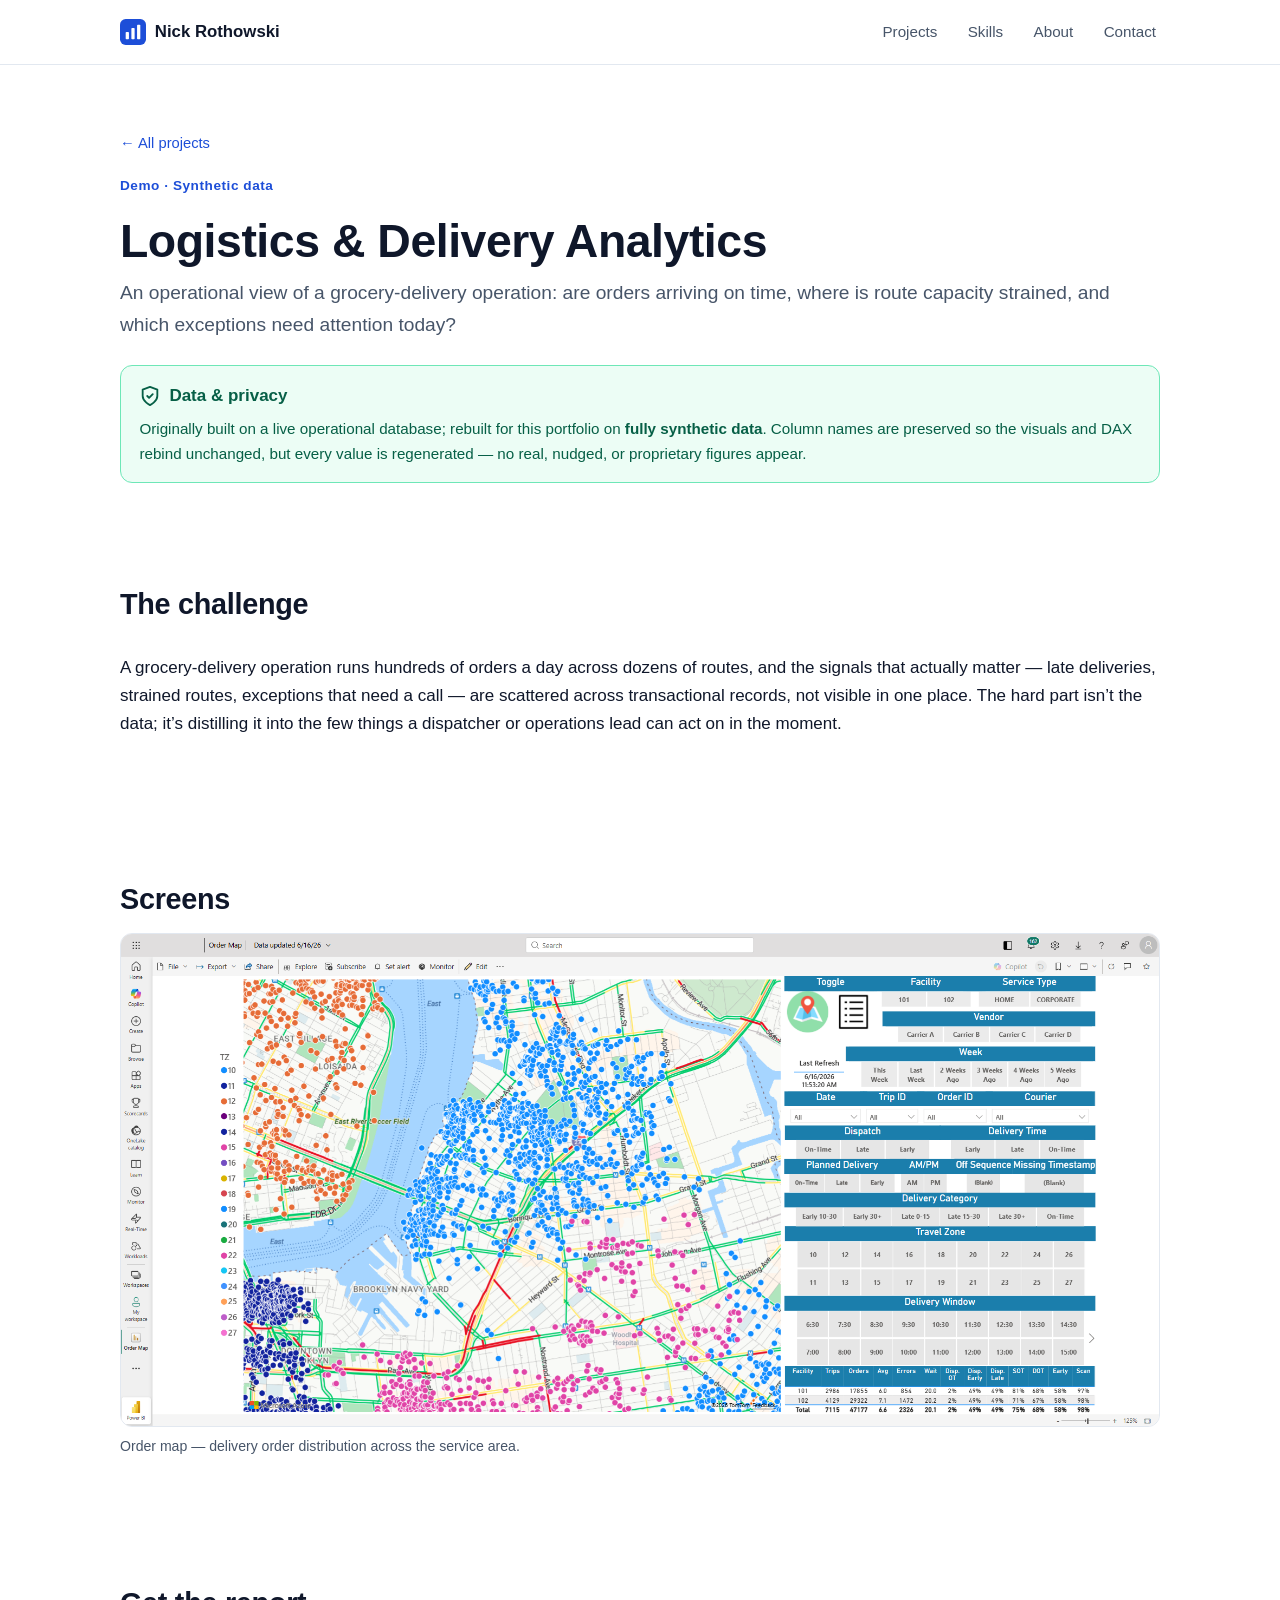
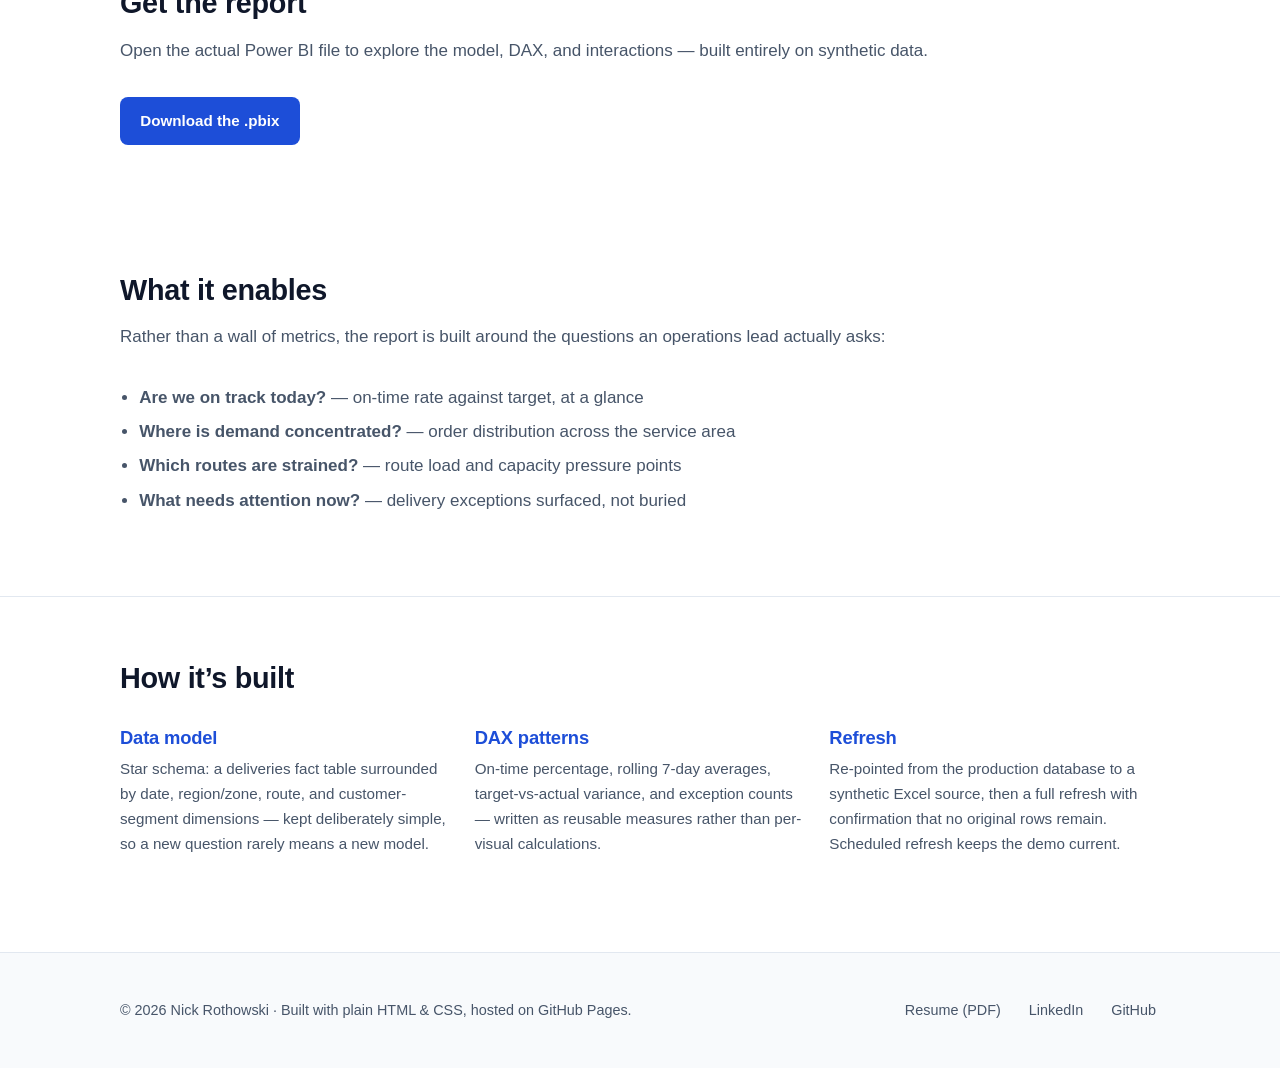
==== commit 0d86b8be: "Move 'Get the report' download below the screenshot on both project pages" ====
--- a/projects/logistics-demo.html
+++ b/projects/logistics-demo.html
@@ -88,6 +88,16 @@
     <section>
       <div class="container">
         <div class="section-head">
+          <h2>Get the report</h2>
+          <p>Open the actual Power BI file to explore the model, DAX, and interactions &mdash; built entirely on synthetic data.</p>
+        </div>
+        <a class="btn btn-primary" href="../assets/pbix/Order%20Map.pbix" download>Download the .pbix</a>
+      </div>
+    </section>
+
+    <section>
+      <div class="container">
+        <div class="section-head">
           <h2>What it enables</h2>
           <p>Rather than a wall of metrics, the report is built around the questions an operations lead actually asks:</p>
         </div>
@@ -136,15 +146,6 @@
       </div>
     </section>
 
-    <section>
-      <div class="container">
-        <div class="section-head">
-          <h2>Get the report</h2>
-          <p>Open the actual Power BI file to explore the model, DAX, and interactions &mdash; built entirely on synthetic data.</p>
-        </div>
-        <a class="btn btn-primary" href="../assets/pbix/Order%20Map.pbix" download>Download the .pbix</a>
-      </div>
-    </section>
   </main>
 
   <footer class="site-footer">
